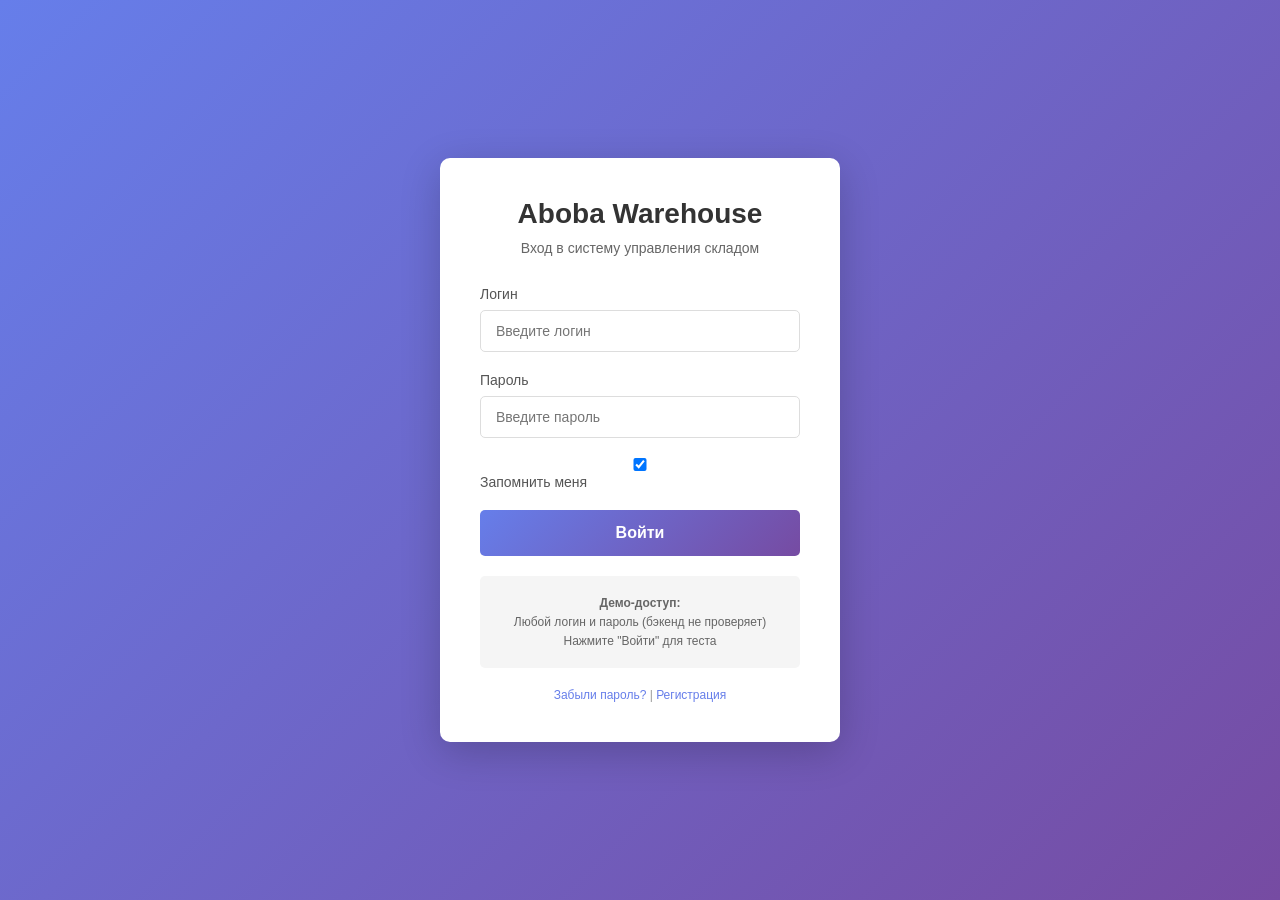
==== index.html @ ca98fa41 "Add files via upload" ====
<!DOCTYPE html>
<html lang="ru">
<head>
    <meta charset="UTF-8">
    <meta name="viewport" content="width=device-width, initial-scale=1.0">
    <title>Aboba Warehouse</title>
    <script>
        // Перенаправление на страницу входа
        window.location.href = '/login.html';
    </script>
</head>
<body>
    <p>Перенаправление на страницу входа...</p>
</body>
</html>
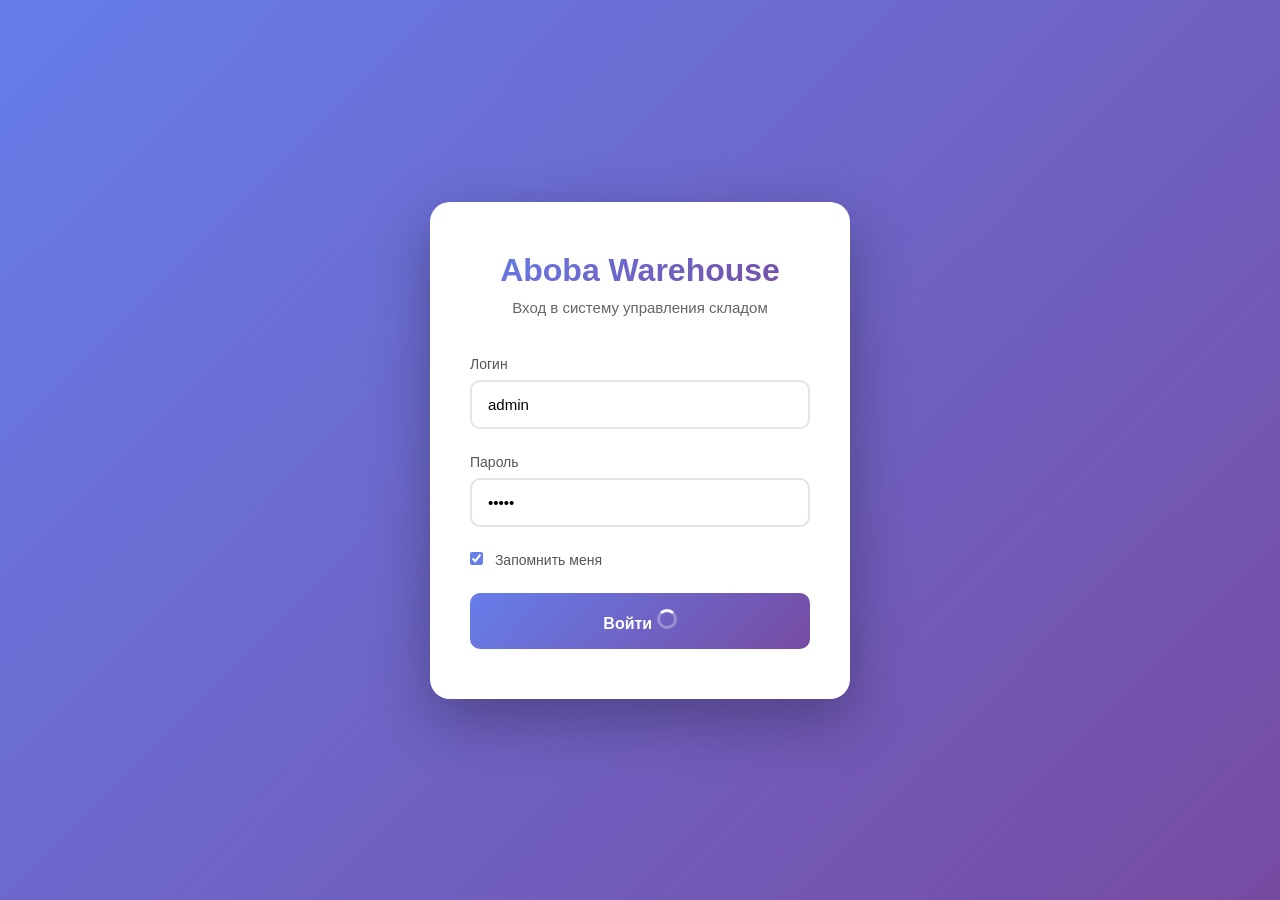
==== commit 317e7d1e: "Update index.html" ====
--- a/index.html
+++ b/index.html
@@ -4,12 +4,47 @@
     <meta charset="UTF-8">
     <meta name="viewport" content="width=device-width, initial-scale=1.0">
     <title>Aboba Warehouse</title>
-    <script>
-        // Перенаправление на страницу входа
-        window.location.href = '/login.html';
-    </script>
+    <style>
+        body {
+            font-family: Arial, sans-serif;
+            display: flex;
+            justify-content: center;
+            align-items: center;
+            height: 100vh;
+            margin: 0;
+            background: linear-gradient(135deg, #667eea 0%, #764ba2 100%);
+            color: white;
+        }
+        .message {
+            text-align: center;
+            padding: 20px;
+        }
+        .loader {
+            border: 4px solid rgba(255,255,255,0.3);
+            border-top: 4px solid white;
+            border-radius: 50%;
+            width: 40px;
+            height: 40px;
+            animation: spin 1s linear infinite;
+            margin: 20px auto;
+        }
+        @keyframes spin {
+            0% { transform: rotate(0deg); }
+            100% { transform: rotate(360deg); }
+        }
+    </style>
 </head>
 <body>
-    <p>Перенаправление на страницу входа...</p>
+    <div class="message">
+        <h1>Aboba Warehouse</h1>
+        <div class="loader"></div>
+        <p>Перенаправление на страницу входа...</p>
+    </div>
+    
+    <script>
+        setTimeout(() => {
+            window.location.href = '/login.html';
+        }, 1000);
+    </script>
 </body>
 </html>
